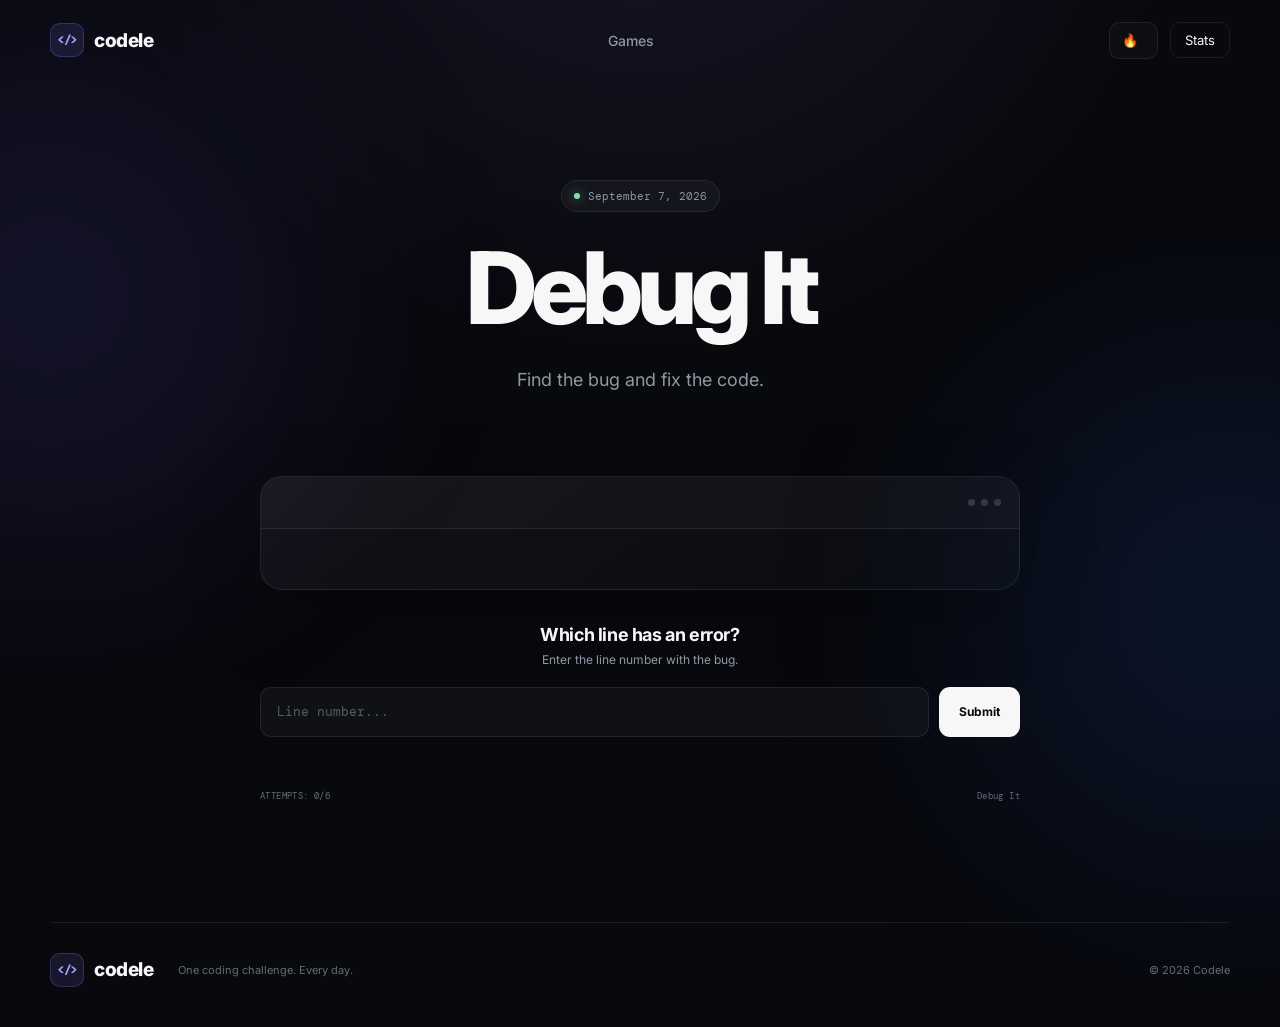
==== games/debug.html @ ff210044 "Debug game html structure" ====
<!DOCTYPE html>
<html lang="en">
<head>
    <meta charset="UTF-8">
    <meta name="viewport" content="width=device-width, initial-scale=1.0">

    <title>Codele — Debug It</title>
    <meta name="description" content="Play a new coding challenge every day.">

    <link rel="preconnect" href="https://fonts.googleapis.com">
    <link rel="preconnect" href="https://fonts.gstatic.com" crossorigin>
    <link href="https://fonts.googleapis.com/css2?family=DM+Mono:wght@400;500&family=Inter:wght@400;500;600;700;800&display=swap" rel="stylesheet">
    <link rel="stylesheet" href="../style.css">
</head>

<body>

    <!-- Background decoration -->
    <div class="background-glow glow-one"></div>
    <div class="background-glow glow-two"></div>

    <!-- Navigation -->
    <header class="navbar">
        <a href="#" class="logo">
            <span class="logo-mark">&lt;/&gt;</span>
            <span>codele</span>
        </a>

        <nav class="nav-links">
            <a href="../index.html">Games</a>
        </nav>

        <div class="nav-right">
            <div class="streak">
                <span class="streak-icon">🔥</span>
                <span id="streak-count"></span>
            </div>

            <button class="stats-button" aria-label="View statistics">
                Stats
            </button>
        </div>
    </header>


    <main>

        <!-- Hero -->
        <section class="hero">

            <div class="date-pill">
                <span class="live-dot"></span>
                <span id="date">September 7, 2026</span>
            </div>

            <h1>Debug It</h1>

            <p class="hero-subtitle">
                Find the bug and fix the code.
            </p>

        </section>

        <section class="output-game">

            <div class="code-card">

                <div class="code-header">
                    <span class="code-language" id="code-language"></span>

                    <div class="code-dots">
                        <span class="code-dot"></span>
                        <span class="code-dot"></span>
                        <span class="code-dot"></span>
                    </div>
                </div>

                <div class="code-content">
                    <pre id="code-content"></pre>
                </div>

            </div>

            <div class="output-question">

                <h2>Which line has an error?</h2>

                <p>Enter the line number with the bug.</p>

                <div class="answer-area">

                    <input
                        type="text"
                        class="answer-input"
                        id="answer-input"
                        placeholder="Line number..."
                        autocomplete="off"
                    >

                    <button class="submit-button" id="submit-button">
                        Submit
                    </button>

                </div>

                <div class="answer-feedback" id="answer-feedback"></div>

                <div class="game-info">
                    <span>ATTEMPTS: <span id="attempts">0</span>/6</span>
                    <span>Debug It <span id="game-number"></span></span>
                </div>

            </div>
        
            <div class="user-responses" id="user-responses"></div>

        </section>

        <div class="overlay" id="popupOverlay">

            <div class="popup">

                <button onclick="closePopup()">&times;</button>
                <h2 id="popup-title"></h2>
                <span>Debug It <span id="popup-game-number"></span></span>
                <span>ATTEMPTS: <span id="popup-attempts">0</span>/6</span>

                <button id="share-button" class="popup-button">Share Results</button>
                <a href="../index.html" class="popup-button">Back to Games</a>

            </div>
        </div>


        
    </main>


    <!-- Footer -->
    <footer class="footer">

        <div class="logo">
            <span class="logo-mark">&lt;/&gt;</span>
            <span>codele</span>
        </div>

        <p>
            One coding challenge. Every day.
        </p>

        <span class="footer-year">
            © 2026 Codele
        </span>

    </footer>


    <script src="../debug.js"></script>

</body>
</html>
---- style.css ----
:root {
    --background: #08090d;
    --surface: #101218;
    --surface-hover: #151820;
    --border: rgba(255, 255, 255, 0.08);

    --text: #f7f7f8;
    --muted: #9297a5;

    --accent: #8b7cff;
    --accent-light: #a99fff;
    --green: #7ee2a8;
    --yellow: #f6cf67;
    --red: #f28b8b;

    --radius: 22px;
}


/* -------------------- */
/* RESET */
/* -------------------- */

* {
    margin: 0;
    padding: 0;
    box-sizing: border-box;
}

html {
    scroll-behavior: smooth;
}

body {
    min-height: 100vh;

    background:
        radial-gradient(
            circle at 50% -20%,
            rgba(139, 124, 255, 0.12),
            transparent 40%
        ),
        var(--background);

    color: var(--text);

    font-family: "Inter", sans-serif;

    overflow-x: hidden;
}

button,
a {
    font: inherit;
}

button {
    border: none;
    cursor: pointer;
}

a {
    color: inherit;
    text-decoration: none;
}


/* -------------------- */
/* BACKGROUND */
/* -------------------- */

.background-glow {
    position: fixed;
    width: 500px;
    height: 500px;

    border-radius: 50%;

    filter: blur(130px);

    pointer-events: none;

    opacity: 0.12;

    z-index: -1;
}

.glow-one {
    top: 5%;
    left: -200px;

    background: #6d5dfc;
}

.glow-two {
    right: -200px;
    top: 40%;

    background: #2368ff;
}


/* -------------------- */
/* NAVBAR */
/* -------------------- */

.navbar {
    width: min(1180px, calc(100% - 40px));

    margin: 0 auto;

    height: 80px;

    display: flex;
    align-items: center;
    justify-content: space-between;
}

.logo {
    display: flex;
    align-items: center;

    gap: 10px;

    font-size: 19px;
    font-weight: 800;

    letter-spacing: -0.5px;
}

.logo-mark {
    display: flex;
    align-items: center;
    justify-content: center;

    width: 34px;
    height: 34px;

    border-radius: 10px;

    background: rgba(139, 124, 255, 0.12);

    border: 1px solid rgba(139, 124, 255, 0.25);

    color: var(--accent-light);

    font-family: "DM Mono", monospace;

    font-size: 12px;
}

.nav-links {
    display: flex;
    gap: 34px;
}

.nav-links a {
    color: var(--muted);

    font-size: 14px;
    font-weight: 500;

    transition: color 0.2s ease;
}

.nav-links a:hover {
    color: var(--text);
}

.nav-right {
    display: flex;
    align-items: center;

    gap: 12px;
}

.streak {
    display: flex;
    align-items: center;
    gap: 7px;

    padding: 9px 12px;

    border: 1px solid var(--border);

    border-radius: 10px;

    background: rgba(255, 255, 255, 0.025);

    font-family: "DM Mono", monospace;

    font-size: 12px;
}

.streak-icon {
    font-size: 13px;
}

.stats-button {
    padding: 9px 14px;

    border-radius: 10px;

    background: transparent;

    border: 1px solid var(--border);

    color: var(--text);

    font-size: 13px;

    transition: 0.2s ease;
}

.stats-button:hover {
    background: rgba(255, 255, 255, 0.05);
}


/* -------------------- */
/* HERO */
/* -------------------- */

.hero {
    width: min(900px, calc(100% - 40px));

    margin: 100px auto 130px;

    text-align: center;
}

.date-pill {
    display: inline-flex;
    align-items: center;

    gap: 8px;

    padding: 8px 12px;

    border-radius: 999px;

    background: rgba(255, 255, 255, 0.035);

    border: 1px solid var(--border);

    color: var(--muted);

    font-family: "DM Mono", monospace;

    font-size: 11px;
}

.live-dot {
    width: 6px;
    height: 6px;

    border-radius: 50%;

    background: var(--green);

    box-shadow: 0 0 12px rgba(126, 226, 168, 0.7);
}

.hero h1 {
    margin-top: 28px;

    font-size: clamp(56px, 8vw, 100px);

    line-height: 0.95;

    letter-spacing: -6px;

    font-weight: 800;
}

.hero h1 span {
    color: var(--accent-light);

    background: linear-gradient(
        120deg,
        #ffffff,
        #a99fff
    );

    -webkit-background-clip: text;
    -webkit-text-fill-color: transparent;
}

.hero-subtitle {
    max-width: 560px;

    margin: 30px auto 0;

    color: var(--muted);

    font-size: 18px;

    line-height: 1.7;
}

.hero-meta {
    margin-top: 38px;

    display: flex;
    justify-content: center;
    align-items: center;

    gap: 30px;
}

.hero-meta div:not(.meta-divider) {
    display: flex;
    align-items: baseline;

    gap: 8px;
}

.hero-meta strong {
    font-size: 18px;
}

.hero-meta span {
    color: var(--muted);

    font-size: 12px;

    font-family: "DM Mono", monospace;
}

.meta-divider {
    width: 1px;
    height: 20px;

    background: var(--border);
}


/* -------------------- */
/* GAMES */
/* -------------------- */

.games-section {
    width: min(1180px, calc(100% - 40px));

    margin: 0 auto;
}

.section-heading {
    display: flex;
    align-items: end;
    justify-content: space-between;

    margin-bottom: 30px;
}

.eyebrow {
    margin-bottom: 10px;

    font-family: "DM Mono", monospace;

    font-size: 10px;

    letter-spacing: 2px;

    color: var(--accent-light);
}

.section-heading h2 {
    font-size: 36px;

    letter-spacing: -1.8px;
}

.section-description {
    color: var(--muted);

    font-size: 13px;

    line-height: 1.7;

    text-align: right;
}


/* -------------------- */
/* GAME CARDS */
/* -------------------- */

.games-grid {
    display: grid;

    grid-template-columns: repeat(2, 1fr);

    gap: 16px;
}

.game-card {
    position: relative;

    min-height: 270px;

    padding: 26px;

    display: flex;
    flex-direction: column;

    justify-content: space-between;

    border: 1px solid var(--border);

    border-radius: var(--radius);

    background:
        linear-gradient(
            145deg,
            rgba(255, 255, 255, 0.035),
            rgba(255, 255, 255, 0.012)
        );

    transition:
        transform 0.25s ease,
        border-color 0.25s ease,
        background 0.25s ease;
}

.game-card:hover {
    transform: translateY(-4px);

    border-color: rgba(139, 124, 255, 0.28);

    background: var(--surface-hover);
}

.game-card.selected {
    border-color: rgba(139, 124, 255, 0.65);

    box-shadow:
        0 0 0 1px rgba(139, 124, 255, 0.15),
        0 15px 50px rgba(139, 124, 255, 0.08);
}

.game-card.featured {
    background:
        radial-gradient(
            circle at 90% 10%,
            rgba(139, 124, 255, 0.09),
            transparent 35%
        ),
        linear-gradient(
            145deg,
            rgba(255, 255, 255, 0.035),
            rgba(255, 255, 255, 0.012)
        );
}

.card-top {
    display: flex;
    justify-content: space-between;
    align-items: center;
}

.game-icon {
    width: 52px;
    height: 52px;

    display: flex;
    align-items: center;
    justify-content: center;

    border-radius: 15px;

    background: rgba(255, 255, 255, 0.04);

    border: 1px solid rgba(255, 255, 255, 0.06);

    font-size: 22px;

    font-family: "DM Mono", monospace;
}

.output-icon {
    font-size: 17px;
}

.difficulty {
    padding: 5px 8px;

    border-radius: 7px;

    font-family: "DM Mono", monospace;

    font-size: 9px;

    letter-spacing: 0.7px;
}

.easy {
    color: var(--green);

    background: rgba(126, 226, 168, 0.08);
}

.medium {
    color: var(--yellow);

    background: rgba(246, 207, 103, 0.08);
}

.hard {
    color: var(--red);

    background: rgba(242, 139, 139, 0.08);
}

.card-content {
    margin-top: 25px;
}

.card-content h3 {
    font-size: 25px;

    letter-spacing: -0.8px;
}

.card-content p {
    max-width: 410px;

    margin-top: 9px;

    color: var(--muted);

    font-size: 13px;

    line-height: 1.7;
}

.card-bottom {
    margin-top: 30px;

    display: flex;
    justify-content: space-between;
    align-items: center;
}

.play-time {
    color: #717785;

    font-family: "DM Mono", monospace;

    font-size: 10px;
}

.arrow-button {
    width: 38px;
    height: 38px;

    display: flex;
    align-items: center;
    justify-content: center;

    border-radius: 10px;

    border: 1px solid var(--border);

    background: transparent;

    color: var(--text);

    transition:
        background 0.2s ease,
        transform 0.2s ease;
}

.game-card:hover .arrow-button {
    background: var(--accent);

    transform: translateX(2px);
}


/* -------------------- */
/* SELECTED GAME */
/* -------------------- */

.selected-game {
    margin-top: 16px;

    padding: 16px 18px;

    display: flex;
    align-items: center;
    justify-content: space-between;

    border-radius: 16px;

    border: 1px solid rgba(139, 124, 255, 0.18);

    background:
        linear-gradient(
            90deg,
            rgba(139, 124, 255, 0.07),
            rgba(139, 124, 255, 0.02)
        );
}

.selected-game-left {
    display: flex;
    align-items: center;

    gap: 13px;
}

.selected-icon {
    width: 42px;
    height: 42px;

    display: flex;
    justify-content: center;
    align-items: center;

    border-radius: 11px;

    background: rgba(139, 124, 255, 0.1);

    font-size: 18px;
}

.selected-label {
    display: block;

    color: var(--accent-light);

    font-family: "DM Mono", monospace;

    font-size: 8px;

    letter-spacing: 1.2px;
}

.selected-game h3 {
    margin-top: 2px;

    font-size: 14px;
}

.start-button {
    padding: 11px 15px;

    display: flex;
    align-items: center;

    gap: 12px;

    border-radius: 10px;

    background: var(--text);

    color: #0a0b0e;

    font-size: 12px;

    font-weight: 700;

    transition:
        transform 0.2s ease,
        opacity 0.2s ease;
}

.start-button:hover {
    transform: translateY(-1px);

    opacity: 0.9;
}

.start-button span {
    font-size: 16px;
}


/* -------------------- */
/* HOW IT WORKS */
/* -------------------- */

.how-section {
    width: min(1180px, calc(100% - 40px));

    margin: 170px auto;

    padding-top: 10px;
}

.how-section > h2 {
    font-size: clamp(40px, 5vw, 64px);

    letter-spacing: -3px;

    line-height: 1.05;
}

.steps {
    margin-top: 65px;

    display: grid;

    grid-template-columns: repeat(3, 1fr);

    gap: 40px;
}

.step {
    border-top: 1px solid var(--border);

    padding-top: 18px;
}

.step-number {
    font-family: "DM Mono", monospace;

    color: var(--accent-light);

    font-size: 10px;
}

.step h3 {
    margin-top: 18px;

    font-size: 18px;
}

.step p {
    margin-top: 10px;

    color: var(--muted);

    font-size: 13px;

    line-height: 1.7;
}


/* -------------------- */
/* FOOTER */
/* -------------------- */

.footer {
    width: min(1180px, calc(100% - 40px));

    margin: 0 auto;

    padding: 30px 0 40px;

    border-top: 1px solid var(--border);

    display: flex;
    align-items: center;

    gap: 25px;
}

.footer p,
.footer-year {
    color: #666b78;

    font-size: 11px;
}

.footer-year {
    margin-left: auto;
}


/* -------------------- */
/* RESPONSIVE */
/* -------------------- */

@media (max-width: 750px) {

    .navbar {
        height: 70px;
    }

    .nav-links {
        display: none;
    }

    .hero {
        margin-top: 80px;
        margin-bottom: 100px;
    }

    .hero h1 {
        letter-spacing: -4px;
    }

    .hero-subtitle {
        font-size: 15px;
    }

    .section-heading {
        align-items: start;
        flex-direction: column;

        gap: 15px;
    }

    .section-description {
        text-align: left;
    }

    .games-grid {
        grid-template-columns: 1fr;
    }

    .steps {
        grid-template-columns: 1fr;

        gap: 30px;
    }

    .how-section {
        margin: 120px auto;
    }

    .footer {
        flex-wrap: wrap;
    }

    .footer-year {
        margin-left: 0;
    }
}


@media (max-width: 500px) {

    .navbar,
    .games-section,
    .how-section,
    .footer {
        width: min(100% - 28px, 1180px);
    }

    .stats-button {
        display: none;
    }

    .hero {
        width: min(100% - 28px, 900px);
    }

    .hero h1 {
        font-size: 52px;

        letter-spacing: -3px;
    }

    .selected-game {
        padding: 13px;
    }

    .start-button {
        padding: 10px;
    }

    .start-button {
        font-size: 0;
    }

    .start-button span {
        font-size: 18px;
    }
}


/* ========================= */
/* OUTPUT GAME */
/* ========================= */

.output-game {
    width: min(760px, calc(100% - 40px));
    margin: -50px auto 120px;
}


/* Code card */

.code-card {
    overflow: hidden;

    border: 1px solid var(--border);
    border-radius: var(--radius);

    background:
        linear-gradient(
            145deg,
            rgba(255, 255, 255, 0.045),
            rgba(255, 255, 255, 0.015)
        );

    box-shadow:
        0 25px 80px rgba(0, 0, 0, 0.25);
}


/* Code card header */

.code-header {
    height: 52px;

    padding: 0 18px;

    display: flex;
    align-items: center;
    justify-content: space-between;

    border-bottom: 1px solid var(--border);

    background: rgba(255, 255, 255, 0.02);
}

.code-language {
    color: var(--muted);

    font-family: "DM Mono", monospace;

    font-size: 10px;

    letter-spacing: 1px;

    text-transform: uppercase;
}

.code-dots {
    display: flex;
    gap: 6px;
}

.code-dot {
    width: 7px;
    height: 7px;

    border-radius: 50%;

    background: rgba(255, 255, 255, 0.15);
}


/* Code */

.code-content {
    padding: 30px 28px;

    overflow-x: auto;
}

.code-content pre {
    margin: 0;

    color: #e6e7eb;

    font-family: "DM Mono", monospace;

    font-size: 14px;

    line-height: 1.9;

    white-space: pre;
}


/* Fake syntax highlighting */

.code-keyword {
    color: #b39cff;
}

.code-variable {
    color: #8fdcff;
}

.code-number {
    color: #f4cf7a;
}

.code-function {
    color: #8de2b0;
}

.code-string {
    color: #e7a8c8;
}


/* Question */

.output-question {
    margin-top: 34px;

    text-align: center;
}

.output-question h2 {
    font-size: 18px;

    letter-spacing: -0.4px;
}

.output-question p {
    margin-top: 7px;

    color: var(--muted);

    font-size: 12px;
}


/* Answer input */

.answer-area {
    margin-top: 20px;

    display: flex;
    gap: 10px;
}

.answer-input {
    min-width: 0;
    flex: 1;

    height: 50px;

    padding: 0 16px;

    border: 1px solid var(--border);

    border-radius: 11px;

    outline: none;

    background: rgba(255, 255, 255, 0.035);

    color: var(--text);

    font-family: "DM Mono", monospace;

    font-size: 13px;

    transition:
        border-color 0.2s ease,
        background 0.2s ease,
        box-shadow 0.2s ease;
}

.answer-input::placeholder {
    color: #555a67;
}

.answer-input:focus {
    border-color: rgba(139, 124, 255, 0.55);

    background: rgba(139, 124, 255, 0.035);

    box-shadow:
        0 0 0 3px rgba(139, 124, 255, 0.08);
}

.submit-button {
    height: 50px;

    padding: 0 20px;

    border-radius: 11px;

    background: var(--text);

    color: #08090d;

    font-size: 12px;

    font-weight: 700;

    transition:
        transform 0.2s ease,
        opacity 0.2s ease;
}

.submit-button:hover {
    transform: translateY(-1px);

    opacity: 0.9;
}


/* Game info */

.game-info {
    margin-top: 18px;

    display: flex;
    align-items: center;
    justify-content: space-between;

    color: #666b78;

    font-family: "DM Mono", monospace;

    font-size: 9px;

    letter-spacing: 0.4px;
}


/* Feedback */

.answer-feedback {
    min-height: 20px;

    margin-top: 15px;

    text-align: center;

    font-size: 12px;

    font-weight: 500;
}

.answer-feedback.correct {
    color: var(--green);
}

.answer-feedback.incorrect {
    color: var(--red);
}

.user-response {
    padding: 10px;
    margin: 10px;

    border: 1px solid rgba(255, 255, 255, 0.1);
    border-radius: 10px;

    background-color: rgba(191, 41, 41, 0.671);

    animation: zoom 0.3s ease-out;
}

@keyframes zoom {
    0% {
        transform: scale(0.4);
        opacity: 0;
    }
    
    80% {
        transform: scale(1.1);
        opacity: 0.8;
    }

    100% {
        transform: scale(1);
        opacity: 1;
    }
}


/* Mobile */

@media (max-width: 600px) {

    .output-game {
        width: min(100% - 28px, 760px);
    }

    .code-content {
        padding: 22px 18px;
    }

    .code-content pre {
        font-size: 12px;
    }

    .answer-area {
        flex-direction: column;
    }

    .submit-button {
        width: 100%;
    }
}


/* =========================
   POPUP
========================= */

.overlay {
    display: none;

    position: fixed;
    inset: 0;

    z-index: 1000;

    background: rgba(0, 0, 0, 0.7);

    backdrop-filter: blur(8px);

    animation: overlayFade 0.25s ease-out;
}


.popup {
    position: fixed;

    top: 50%;
    left: 50%;

    transform: translate(-50%, -50%);

    width: min(90%, 420px);

    padding: 40px;

    background: var(--surface);

    border: 1px solid rgba(255, 255, 255, 0.1);

    border-radius: 24px;

    box-shadow:
        0 25px 60px rgba(0, 0, 0, 0.5),
        0 0 60px rgba(139, 124, 255, 0.12);

    text-align: center;

    animation: popupZoom 0.35s ease-out;
}


/* =========================
   CLOSE BUTTON
========================= */

.popup > button:first-child {
    position: absolute;

    top: 16px;
    right: 18px;

    width: 32px;
    height: 32px;

    border: none;

    background: transparent;

    color: var(--muted);

    font-size: 28px;

    cursor: pointer;

    transition:
        color 0.2s ease,
        transform 0.2s ease;
}


.popup > button:first-child:hover {
    color: var(--text);

    transform: rotate(90deg);
}


/* =========================
   POPUP TITLE
========================= */

.popup h2 {
    margin: 10px 0 30px;

    color: var(--text);

    font-size: 32px;
    font-weight: 800;

    letter-spacing: -1px;
}


/* =========================
   GAME INFORMATION
========================= */

.popup > span {
    display: block;

    margin: 12px 0;

    color: var(--muted);

    font-family: "DM Mono", monospace;

    font-size: 13px;

    letter-spacing: 0.5px;
}


.popup > span span {
    color: var(--text);

    font-weight: 500;
}


/* =========================
   POPUP BUTTONS
========================= */

.popup-button {
    display: block;

    width: 100%;

    box-sizing: border-box;

    margin-top: 12px;

    padding: 13px 20px;

    border: none;

    border-radius: 12px;

    font-family: "Inter", sans-serif;

    font-size: 14px;

    font-weight: 600;

    text-align: center;

    text-decoration: none;

    cursor: pointer;

    transition:
        transform 0.2s ease,
        background 0.2s ease,
        box-shadow 0.2s ease;
}


/* Share Results */

#share-button {
    margin-top: 28px;

    background: var(--accent);

    color: white;
}


#share-button:hover {
    background: var(--accent-light);

    transform: translateY(-2px);

    box-shadow:
        0 8px 25px rgba(139, 124, 255, 0.25);
}


/* Back to Games */

.popup a.popup-button {
    background: rgba(255, 255, 255, 0.06);

    color: var(--muted);
}


.popup a.popup-button:hover {
    background: rgba(255, 255, 255, 0.1);

    color: var(--text);

    transform: translateY(-2px);
}


/* =========================
   ANIMATIONS
========================= */

@keyframes overlayFade {

    from {
        opacity: 0;
    }

    to {
        opacity: 1;
    }

}


@keyframes popupZoom {

    0% {
        transform: translate(-50%, -50%) scale(0.75);

        opacity: 0;
    }

    80% {
        transform: translate(-50%, -50%) scale(1.03);

        opacity: 1;
    }

    100% {
        transform: translate(-50%, -50%) scale(1);

        opacity: 1;
    }

}
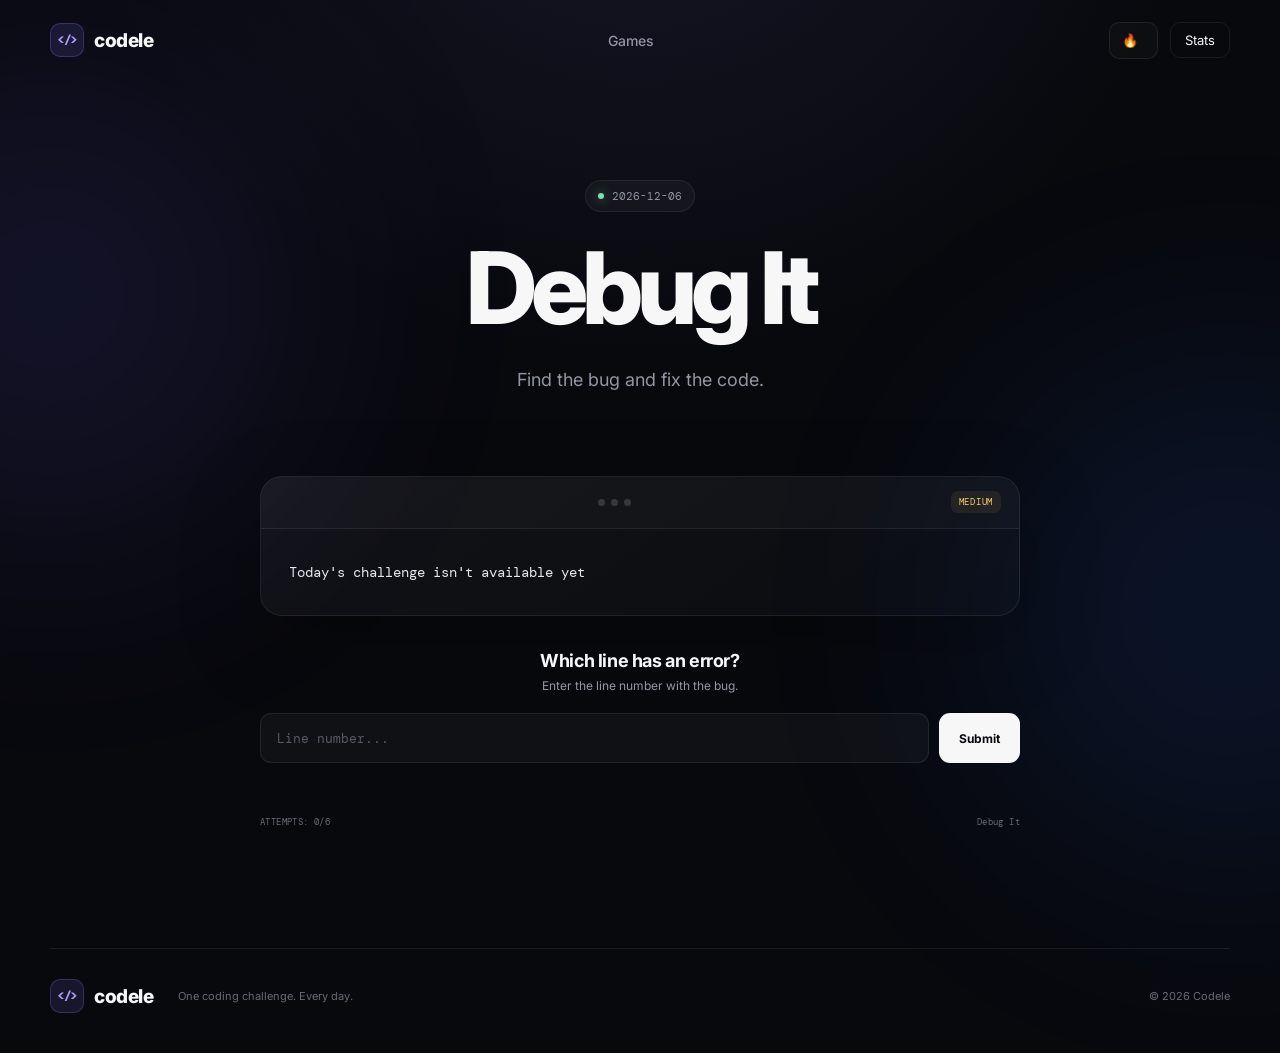
==== commit 5df79d80: "Add label for difficulty rating per question per day" ====
--- a/games/debug.html
+++ b/games/debug.html
@@ -73,6 +73,10 @@
                         <span class="code-dot"></span>
                         <span class="code-dot"></span>
                     </div>
+
+                    <span class="difficulty medium" id="difficulty">
+                        MEDIUM
+                    </span>
                 </div>
 
                 <div class="code-content">
@@ -124,6 +128,9 @@
                 <h2 id="popup-title"></h2>
                 <span>Debug It <span id="popup-game-number"></span></span>
                 <span>ATTEMPTS: <span id="popup-attempts">0</span>/6</span>
+                <br>
+                <span>Error type: <span id="popup-error-type"></span></span>
+                <span>Explanation: <span id="popup-explanation"></span></span>
 
                 <button id="share-button" class="popup-button">Share Results</button>
                 <a href="../index.html" class="popup-button">Back to Games</a>
--- a/style.css
+++ b/style.css
@@ -1428,4 +1428,31 @@
         opacity: 1;
     }
 
+}
+
+/* =========================
+   CURSOR GLOW
+========================= */
+
+.cursor-glow {
+    position: fixed;
+
+    width: 220px;
+    height: 220px;
+
+    border-radius: 50%;
+
+    background:
+        radial-gradient(
+            circle,
+            rgba(139, 124, 255, 0.10) 0%,
+            rgba(139, 124, 255, 0.03) 35%,
+            rgba(139, 124, 255, 0) 70%
+        );
+
+    pointer-events: none;
+
+    z-index: 9999;
+
+    transform: translate(-50%, -50%);
 }
